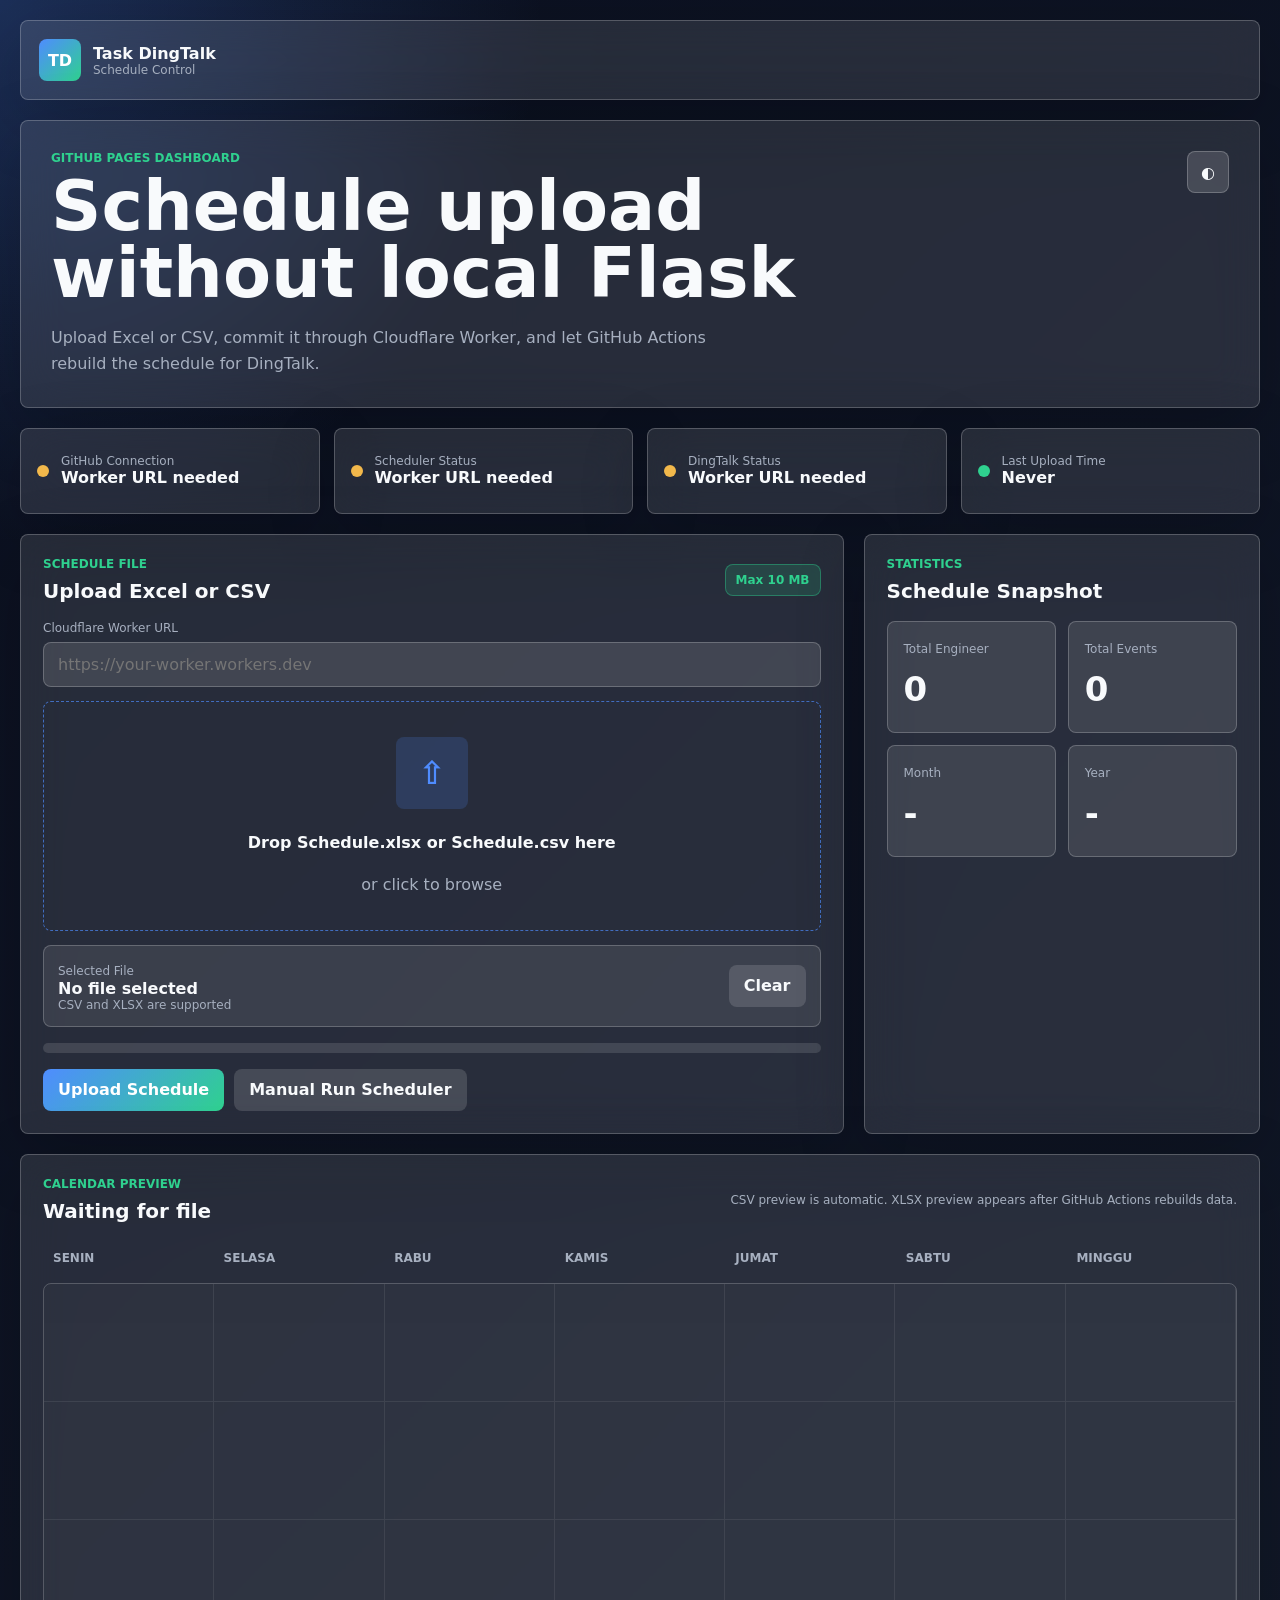
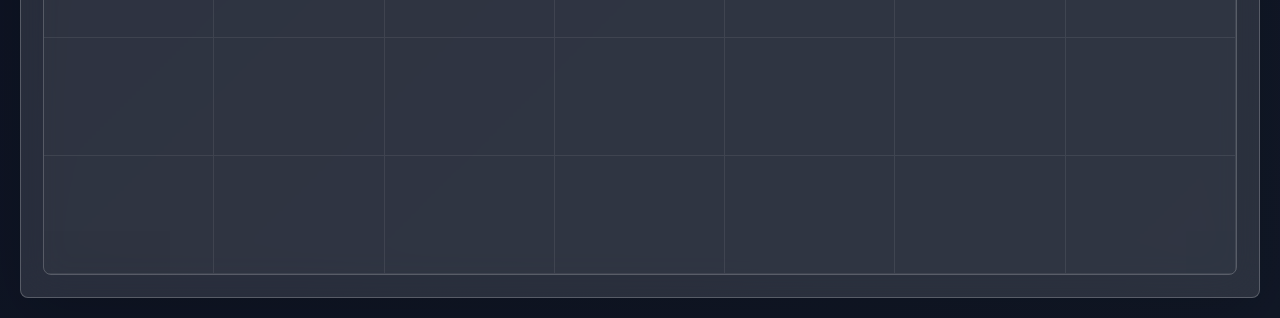
==== docs/index.html @ 0d7f9795 "Add files via upload" ====
<!doctype html>
<html lang="id">
<head>
  <meta charset="utf-8">
  <meta name="viewport" content="width=device-width, initial-scale=1">
  <title>Task DingTalk Dashboard</title>
  <link rel="stylesheet" href="style.css">
</head>
<body>
  <div class="shell">
    <aside class="sidebar glass">
      <div class="brand">
        <span class="brand-mark">TD</span>
        <div>
          <strong>Task DingTalk</strong>
          <small>Schedule Control</small>
        </div>
      </div>
    </aside>

    <main>
      <header class="hero glass">
        <div>
          <p class="eyebrow">GitHub Pages Dashboard</p>
          <h1>Schedule upload without local Flask</h1>
          <p class="hero-copy">Upload Excel or CSV, commit it through Cloudflare Worker, and let GitHub Actions rebuild the schedule for DingTalk.</p>
        </div>
        <button id="themeToggle" class="icon-button" type="button" aria-label="Toggle dark mode">◐</button>
      </header>

      <section id="status" class="status-grid">
        <article class="status-card glass">
          <span class="status-dot pending" id="githubDot"></span>
          <div>
            <small>GitHub Connection</small>
            <strong id="githubStatus">Checking...</strong>
          </div>
        </article>
        <article class="status-card glass">
          <span class="status-dot pending" id="schedulerDot"></span>
          <div>
            <small>Scheduler Status</small>
            <strong id="schedulerStatus">Checking...</strong>
          </div>
        </article>
        <article class="status-card glass">
          <span class="status-dot pending" id="dingtalkDot"></span>
          <div>
            <small>DingTalk Status</small>
            <strong id="dingtalkStatus">Checking...</strong>
          </div>
        </article>
        <article class="status-card glass">
          <span class="status-dot ready"></span>
          <div>
            <small>Last Upload Time</small>
            <strong id="lastUpload">Never</strong>
          </div>
        </article>
      </section>

      <section id="upload" class="panel-grid">
        <article class="upload-panel glass">
          <div class="section-head">
            <div>
              <p class="eyebrow">Schedule File</p>
              <h2>Upload Excel or CSV</h2>
            </div>
            <span class="limit">Max 10 MB</span>
          </div>

          <label class="endpoint-field">
            <span>Cloudflare Worker URL</span>
            <input id="workerUrl" type="url" placeholder="https://your-worker.workers.dev">
          </label>

          <div id="dropZone" class="drop-zone">
            <input id="fileInput" type="file" accept=".xlsx,.csv">
            <div class="drop-icon">⇧</div>
            <strong>Drop Schedule.xlsx or Schedule.csv here</strong>
            <span>or click to browse</span>
          </div>

          <div class="file-preview" id="filePreview">
            <div>
              <small>Selected File</small>
              <strong id="fileName">No file selected</strong>
              <span id="fileMeta">CSV and XLSX are supported</span>
            </div>
            <button id="clearFile" type="button">Clear</button>
          </div>

          <div class="progress-track">
            <div id="progressBar"></div>
          </div>

          <div class="actions">
            <button id="uploadButton" class="primary" type="button">
              <span class="spinner" id="uploadSpinner"></span>
              Upload Schedule
            </button>
            <button id="runScheduler" type="button">Manual Run Scheduler</button>
          </div>
        </article>

        <article id="stats" class="stats-panel glass">
          <div class="section-head">
            <div>
              <p class="eyebrow">Statistics</p>
              <h2>Schedule Snapshot</h2>
            </div>
          </div>
          <div class="stats-grid">
            <div class="stat">
              <small>Total Engineer</small>
              <strong id="totalEngineer">0</strong>
            </div>
            <div class="stat">
              <small>Total Events</small>
              <strong id="totalEvents">0</strong>
            </div>
            <div class="stat">
              <small>Month</small>
              <strong id="scheduleMonth">-</strong>
            </div>
            <div class="stat">
              <small>Year</small>
              <strong id="scheduleYear">-</strong>
            </div>
          </div>
        </article>
      </section>

      <section id="calendar" class="calendar-panel glass">
        <div class="section-head">
          <div>
            <p class="eyebrow">Calendar Preview</p>
            <h2 id="calendarTitle">Waiting for file</h2>
          </div>
          <span id="previewHint">CSV preview is automatic. XLSX preview appears after GitHub Actions rebuilds data.</span>
        </div>
        <div class="calendar-weekdays">
          <span>Senin</span>
          <span>Selasa</span>
          <span>Rabu</span>
          <span>Kamis</span>
          <span>Jumat</span>
          <span>Sabtu</span>
          <span>Minggu</span>
        </div>
        <div id="calendarGrid" class="calendar-grid"></div>
      </section>
    </main>
  </div>

  <div id="toastHost" class="toast-host"></div>
  <script src="app.js"></script>
</body>
</html>
---- docs/style.css ----
:root {
  color-scheme: dark;
  --bg: #0b1020;
  --bg-soft: #111827;
  --panel: rgba(255, 255, 255, 0.11);
  --panel-border: rgba(255, 255, 255, 0.22);
  --text: #f8fafc;
  --muted: #a7b0c0;
  --blue: #4f8cff;
  --green: #2fd18f;
  --amber: #f2b84b;
  --red: #ff647c;
  --ink: #17202a;
  font-family: Inter, ui-sans-serif, system-ui, -apple-system, BlinkMacSystemFont, "Segoe UI", sans-serif;
}

:root.light {
  color-scheme: light;
  --bg: #eef3f8;
  --bg-soft: #f8fafc;
  --panel: rgba(255, 255, 255, 0.72);
  --panel-border: rgba(54, 76, 103, 0.16);
  --text: #17202a;
  --muted: #65758b;
}

* {
  box-sizing: border-box;
}

body {
  background:
    radial-gradient(circle at top left, rgba(79, 140, 255, 0.25), transparent 34rem),
    linear-gradient(135deg, var(--bg), var(--bg-soft));
  color: var(--text);
  margin: 0;
  min-height: 100vh;
}

button,
input {
  font: inherit;
}

button {
  border: 0;
  cursor: pointer;
}

.shell {
  display: grid;
  gap: 20px;
  grid-template-columns: minmax(0, 1fr);
  margin: 0 auto;
  max-width: 1440px;
  padding: 20px;
}

.glass {
  backdrop-filter: blur(22px);
  background: var(--panel);
  border: 1px solid var(--panel-border);
  box-shadow: 0 20px 70px rgba(0, 0, 0, 0.18);
}

.sidebar {
  border-radius: 8px;
  padding: 18px;
}

.brand,
.status-card,
.section-head,
.actions,
.file-preview {
  align-items: center;
  display: flex;
}

.brand {
  gap: 12px;
}

.brand-mark {
  align-items: center;
  background: linear-gradient(135deg, var(--blue), var(--green));
  border-radius: 8px;
  color: white;
  display: grid;
  font-weight: 900;
  height: 42px;
  place-items: center;
  width: 42px;
}

.brand strong,
.brand small,
.status-card strong,
.status-card small,
.file-preview strong,
.file-preview span {
  display: block;
}

.brand small,
.status-card small,
.stat small,
.file-preview small,
.file-preview span,
.endpoint-field span,
#previewHint {
  color: var(--muted);
  font-size: 12px;
}

main {
  display: grid;
  gap: 20px;
}

.hero {
  align-items: flex-start;
  border-radius: 8px;
  display: flex;
  justify-content: space-between;
  min-height: 210px;
  overflow: hidden;
  padding: 30px;
}

.eyebrow {
  color: var(--green);
  font-size: 12px;
  font-weight: 900;
  letter-spacing: 0;
  margin: 0 0 8px;
  text-transform: uppercase;
}

h1,
h2,
p {
  margin: 0;
}

h1 {
  font-size: clamp(34px, 7vw, 70px);
  line-height: 0.96;
  max-width: 780px;
}

h2 {
  font-size: 20px;
}

.hero-copy {
  color: var(--muted);
  line-height: 1.6;
  margin-top: 18px;
  max-width: 680px;
}

.icon-button {
  background: rgba(255, 255, 255, 0.15);
  border: 1px solid var(--panel-border);
  border-radius: 8px;
  color: var(--text);
  height: 42px;
  width: 42px;
}

.status-grid {
  display: grid;
  gap: 14px;
  grid-template-columns: repeat(4, minmax(0, 1fr));
}

.status-card {
  border-radius: 8px;
  gap: 12px;
  min-height: 86px;
  padding: 16px;
}

.status-dot {
  border-radius: 999px;
  display: inline-block;
  height: 12px;
  width: 12px;
}

.status-dot.ready {
  background: var(--green);
}

.status-dot.pending {
  background: var(--amber);
}

.status-dot.error {
  background: var(--red);
}

.panel-grid {
  display: grid;
  gap: 20px;
  grid-template-columns: minmax(0, 1.35fr) minmax(320px, 0.65fr);
}

.upload-panel,
.stats-panel,
.calendar-panel {
  border-radius: 8px;
  padding: 22px;
}

.section-head {
  justify-content: space-between;
  margin-bottom: 18px;
}

.limit {
  background: rgba(47, 209, 143, 0.16);
  border: 1px solid rgba(47, 209, 143, 0.4);
  border-radius: 8px;
  color: var(--green);
  font-size: 12px;
  font-weight: 900;
  padding: 8px 10px;
}

.endpoint-field {
  display: grid;
  gap: 7px;
  margin-bottom: 14px;
}

.endpoint-field input {
  background: rgba(255, 255, 255, 0.12);
  border: 1px solid var(--panel-border);
  border-radius: 8px;
  color: var(--text);
  outline: 0;
  padding: 12px 14px;
}

.drop-zone {
  align-items: center;
  border: 1px dashed rgba(79, 140, 255, 0.68);
  border-radius: 8px;
  display: grid;
  gap: 8px;
  justify-items: center;
  min-height: 230px;
  padding: 28px;
  position: relative;
  text-align: center;
}

.drop-zone.dragging {
  background: rgba(79, 140, 255, 0.13);
}

.drop-zone input {
  inset: 0;
  opacity: 0;
  position: absolute;
}

.drop-icon {
  align-items: center;
  background: rgba(79, 140, 255, 0.18);
  border-radius: 8px;
  color: var(--blue);
  display: grid;
  font-size: 32px;
  font-weight: 900;
  height: 72px;
  place-items: center;
  width: 72px;
}

.drop-zone span {
  color: var(--muted);
}

.file-preview {
  background: rgba(255, 255, 255, 0.09);
  border: 1px solid var(--panel-border);
  border-radius: 8px;
  justify-content: space-between;
  margin-top: 14px;
  padding: 14px;
}

.file-preview button,
.actions button {
  border-radius: 8px;
  font-weight: 900;
  min-height: 42px;
  padding: 0 15px;
}

.file-preview button,
.actions button:not(.primary) {
  background: rgba(255, 255, 255, 0.14);
  color: var(--text);
}

.primary {
  align-items: center;
  background: linear-gradient(135deg, var(--blue), var(--green));
  color: white;
  display: inline-flex;
  gap: 9px;
}

.progress-track {
  background: rgba(255, 255, 255, 0.12);
  border-radius: 999px;
  height: 10px;
  margin: 16px 0;
  overflow: hidden;
}

#progressBar {
  background: linear-gradient(90deg, var(--blue), var(--green));
  height: 100%;
  transition: width 180ms ease;
  width: 0;
}

.spinner {
  animation: spin 700ms linear infinite;
  border: 2px solid rgba(255, 255, 255, 0.45);
  border-top-color: white;
  border-radius: 999px;
  display: none;
  height: 16px;
  width: 16px;
}

.loading .spinner {
  display: inline-block;
}

@keyframes spin {
  to {
    transform: rotate(360deg);
  }
}

.actions {
  flex-wrap: wrap;
  gap: 10px;
}

.stats-grid {
  display: grid;
  gap: 12px;
  grid-template-columns: repeat(2, minmax(0, 1fr));
}

.stat {
  background: rgba(255, 255, 255, 0.1);
  border: 1px solid var(--panel-border);
  border-radius: 8px;
  min-height: 112px;
  padding: 16px;
}

.stat strong {
  display: block;
  font-size: 34px;
  margin-top: 12px;
}

.calendar-weekdays,
.calendar-grid {
  display: grid;
  grid-template-columns: repeat(7, minmax(120px, 1fr));
}

.calendar-weekdays {
  color: var(--muted);
  font-size: 12px;
  font-weight: 900;
  margin-bottom: 8px;
  text-transform: uppercase;
}

.calendar-weekdays span,
.calendar-day {
  padding: 10px;
}

.calendar-grid {
  border: 1px solid var(--panel-border);
  border-radius: 8px;
  overflow: hidden;
}

.calendar-day {
  background: rgba(255, 255, 255, 0.07);
  border-bottom: 1px solid var(--panel-border);
  border-right: 1px solid var(--panel-border);
  min-height: 118px;
}

.calendar-day.muted {
  opacity: 0.38;
}

.calendar-date {
  display: block;
  font-weight: 900;
  margin-bottom: 8px;
}

.calendar-event {
  background: rgba(79, 140, 255, 0.18);
  border-left: 3px solid var(--blue);
  border-radius: 6px;
  font-size: 12px;
  margin-top: 6px;
  padding: 7px;
}

.toast-host {
  bottom: 18px;
  display: grid;
  gap: 10px;
  position: fixed;
  right: 18px;
  width: min(360px, calc(100vw - 36px));
  z-index: 5;
}

.toast {
  background: var(--ink);
  border: 1px solid rgba(255, 255, 255, 0.16);
  border-radius: 8px;
  color: white;
  padding: 13px 14px;
}

.toast.success {
  border-color: rgba(47, 209, 143, 0.7);
}

.toast.error {
  border-color: rgba(255, 100, 124, 0.7);
}

@media (max-width: 1080px) {
  .panel-grid {
    grid-template-columns: 1fr;
  }

  .status-grid {
    grid-template-columns: repeat(2, minmax(0, 1fr));
  }
}

@media (max-width: 720px) {
  .shell {
    padding: 12px;
  }

  .hero {
    min-height: 260px;
    padding: 22px;
  }

  .status-grid,
  .stats-grid {
    grid-template-columns: 1fr;
  }

  .calendar-panel {
    overflow-x: auto;
  }

  .calendar-weekdays,
  .calendar-grid {
    min-width: 840px;
  }
}
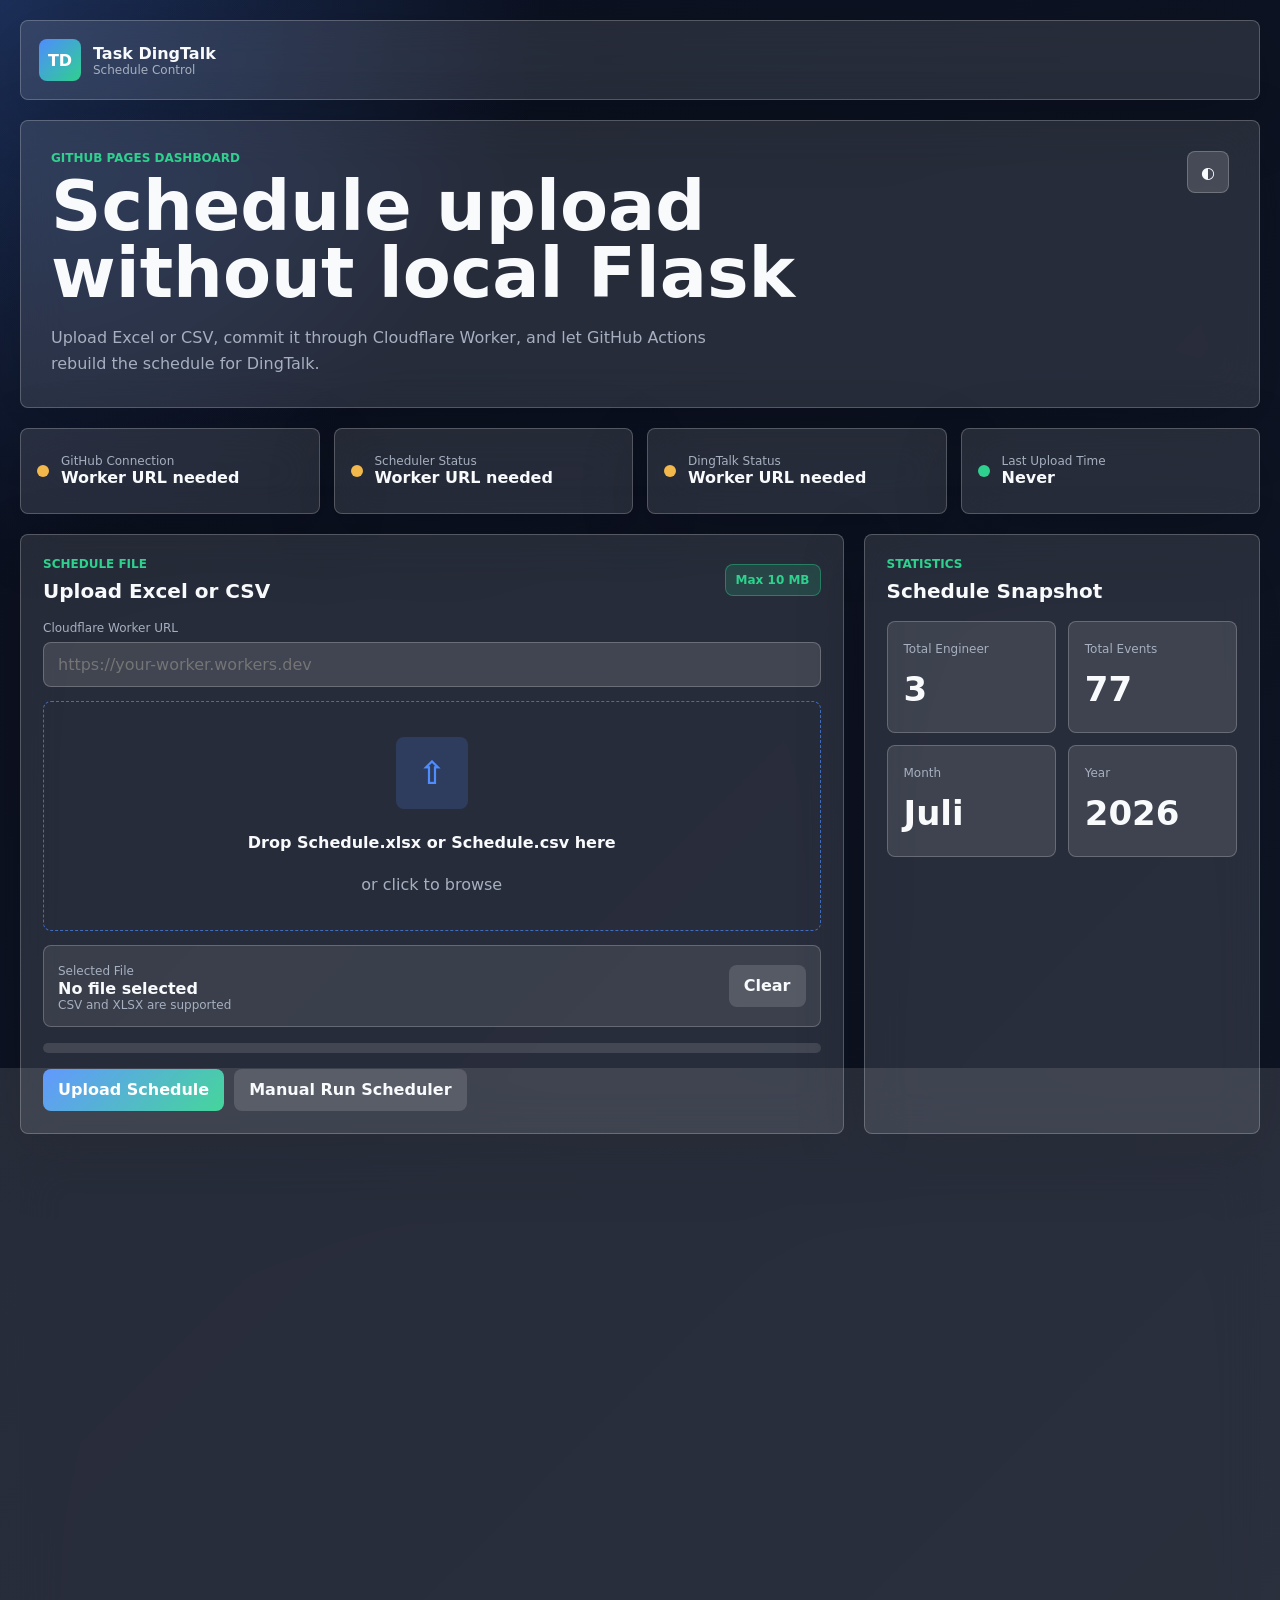
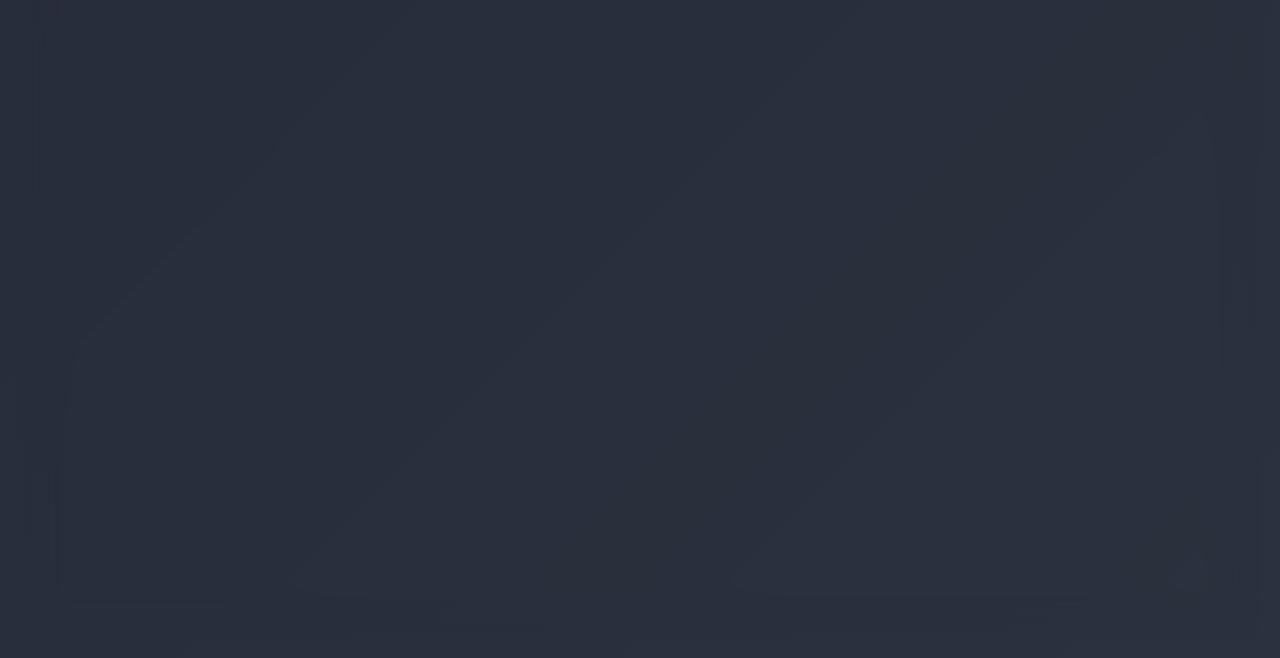
==== commit f3ac0a74: "Add files via upload" ====
--- a/docs/index.html
+++ b/docs/index.html
@@ -137,7 +137,7 @@
             <p class="eyebrow">Calendar Preview</p>
             <h2 id="calendarTitle">Waiting for file</h2>
           </div>
-          <span id="previewHint">CSV preview is automatic. XLSX preview appears after GitHub Actions rebuilds data.</span>
+          <span id="previewHint">Published calendar loads from docs/data/schedule.json after GitHub Actions rebuilds it.</span>
         </div>
         <div class="calendar-weekdays">
           <span>Senin</span>
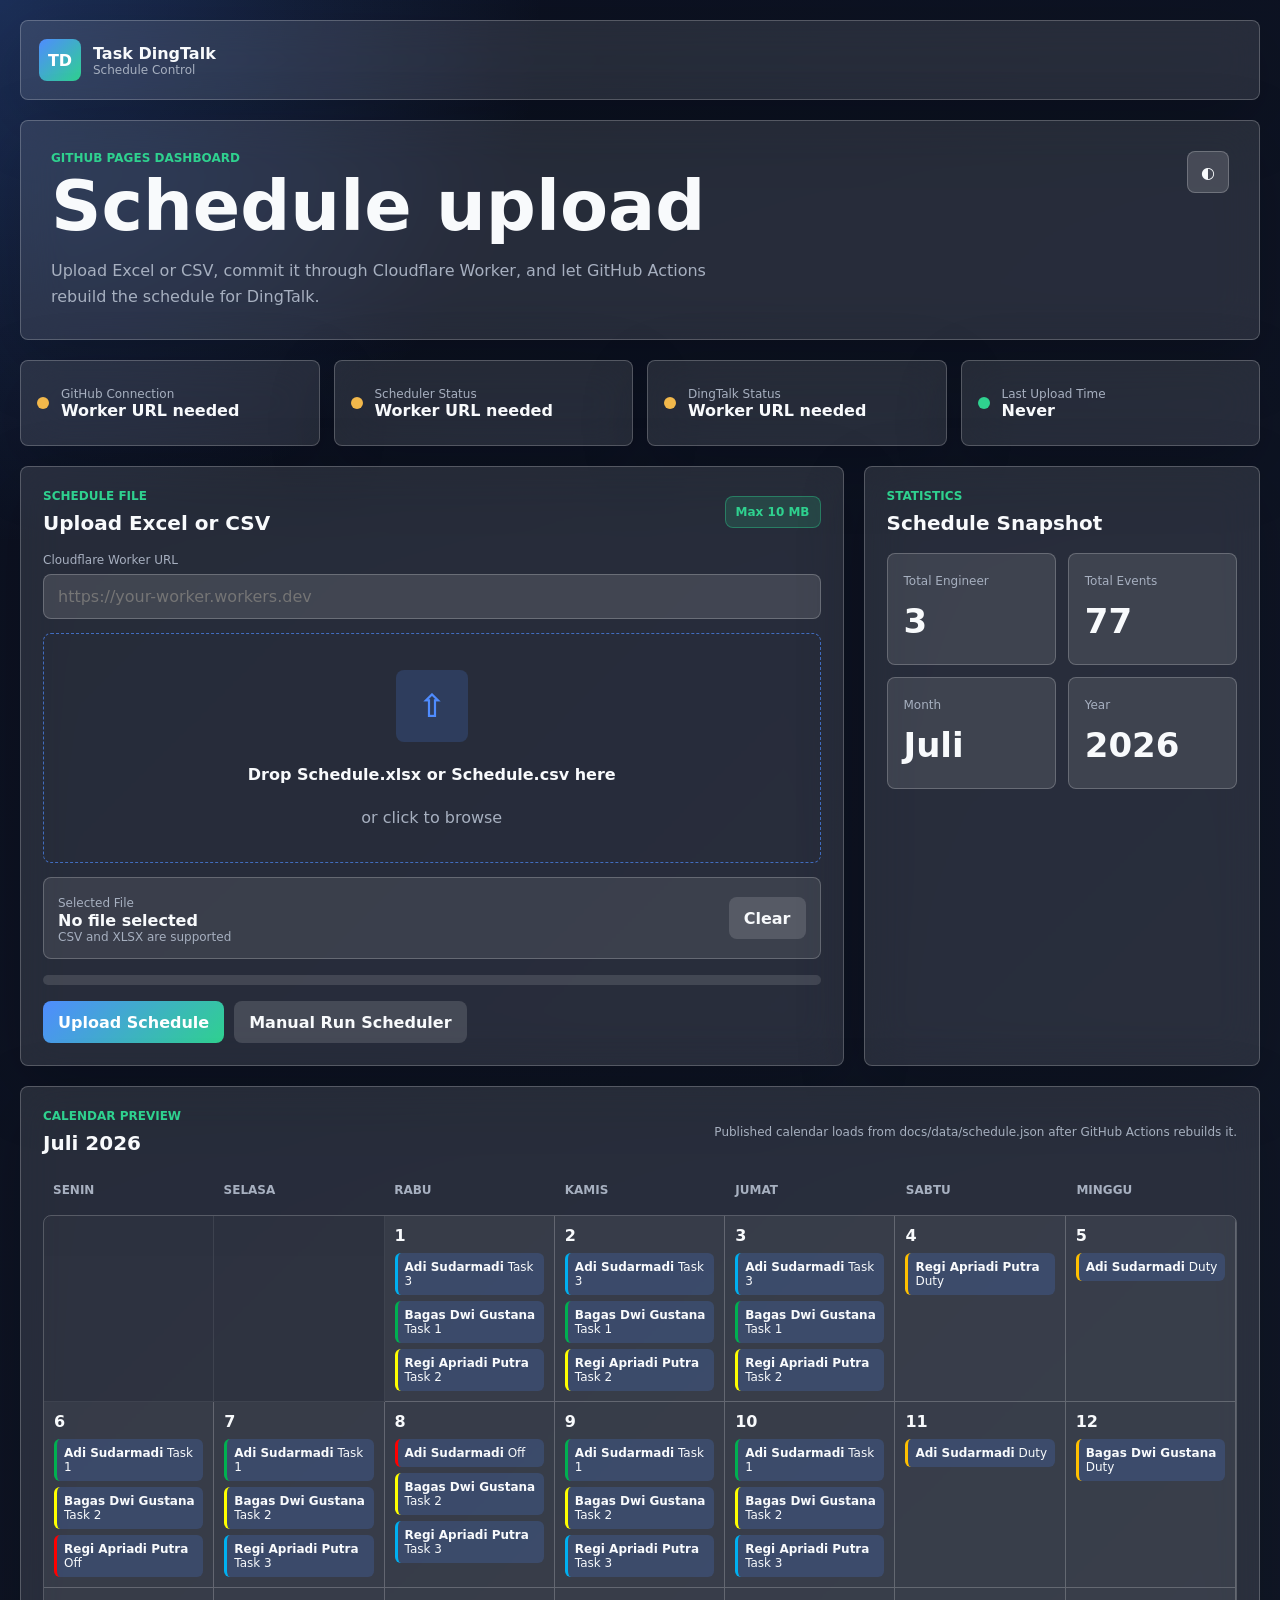
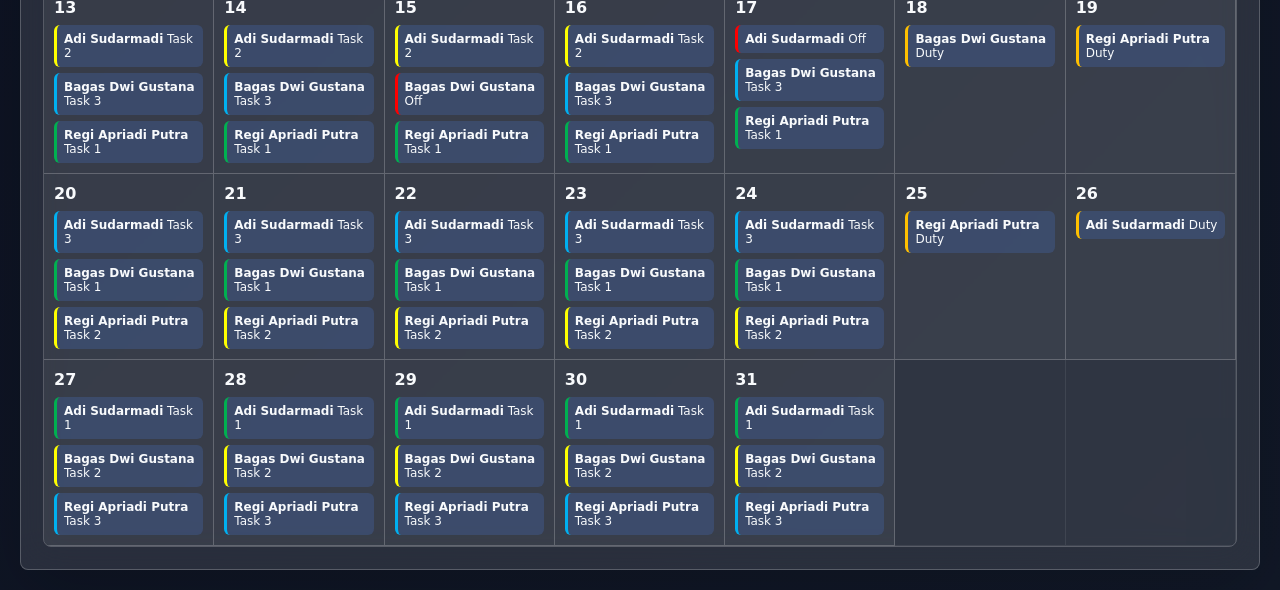
==== commit 1222e46a: "Update index.html" ====
--- a/docs/index.html
+++ b/docs/index.html
@@ -22,7 +22,7 @@
       <header class="hero glass">
         <div>
           <p class="eyebrow">GitHub Pages Dashboard</p>
-          <h1>Schedule upload without local Flask</h1>
+          <h1>Schedule upload</h1>
           <p class="hero-copy">Upload Excel or CSV, commit it through Cloudflare Worker, and let GitHub Actions rebuild the schedule for DingTalk.</p>
         </div>
         <button id="themeToggle" class="icon-button" type="button" aria-label="Toggle dark mode">◐</button>
